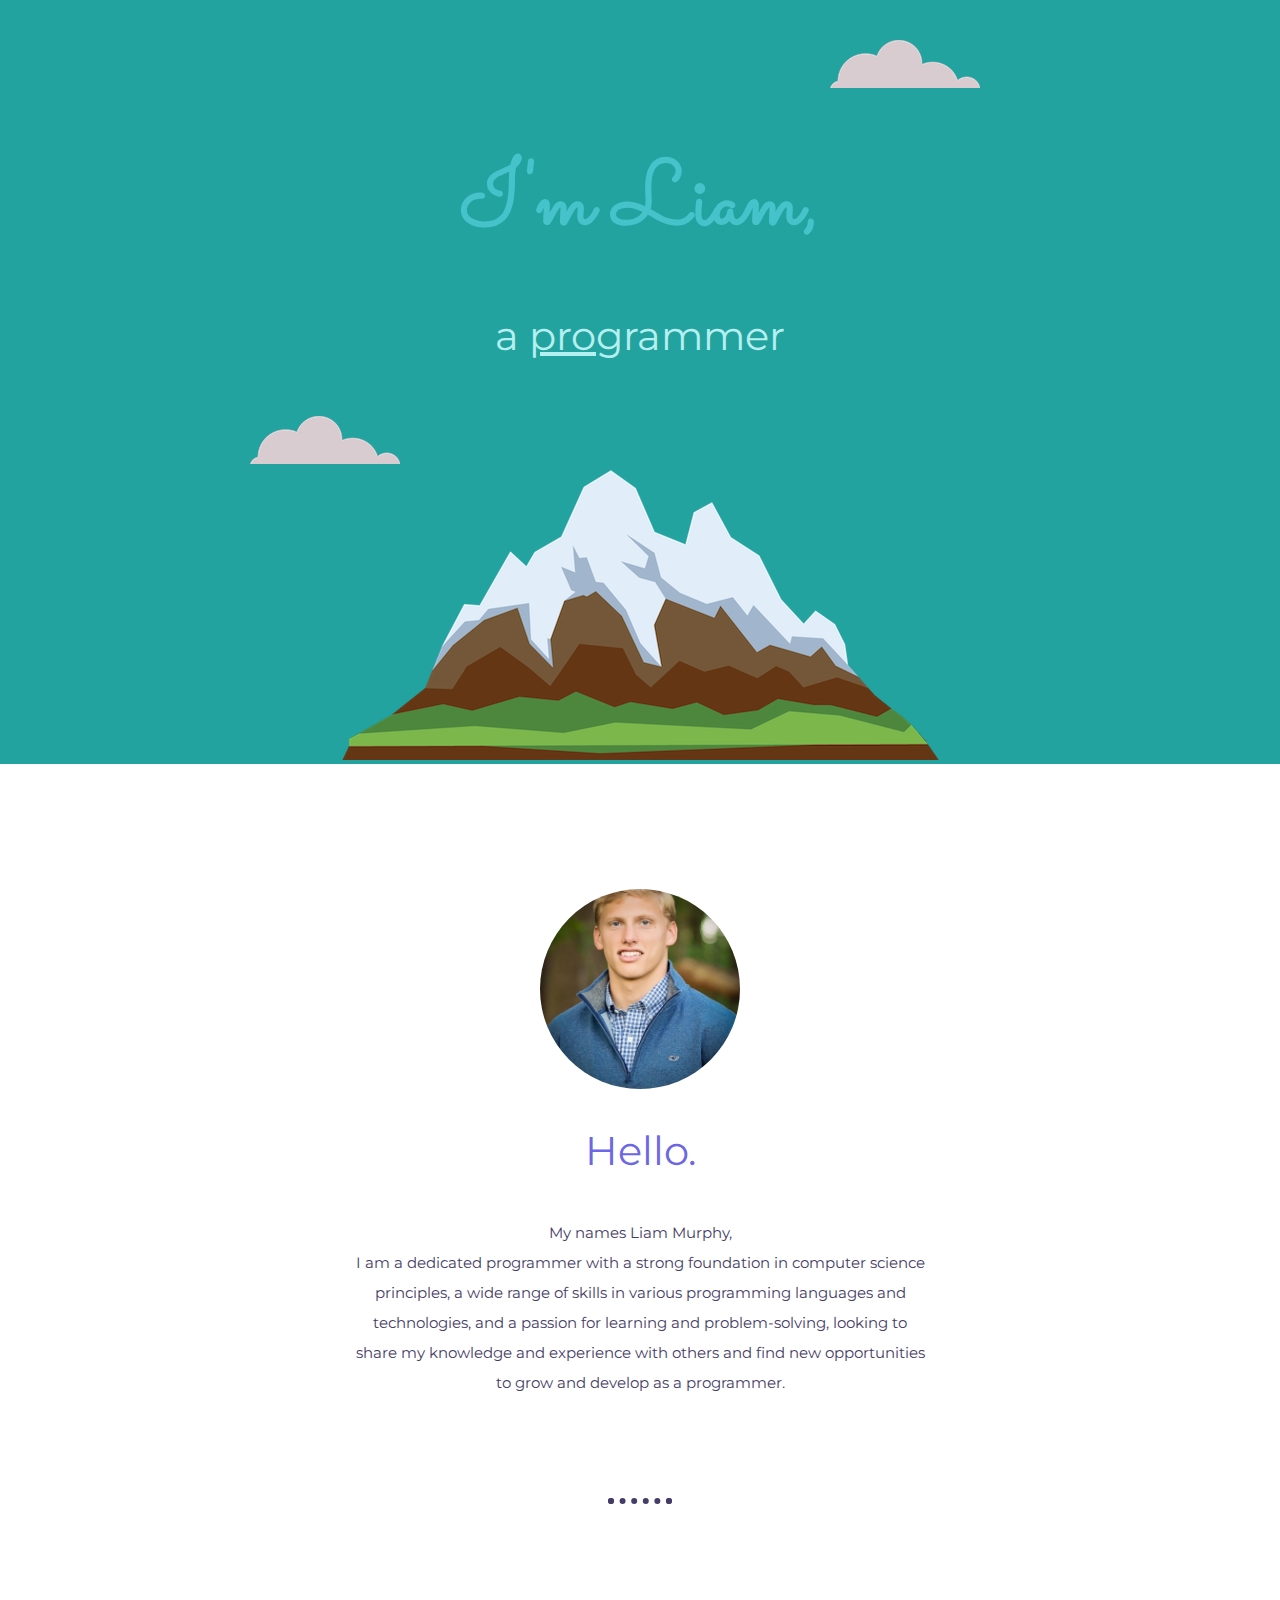
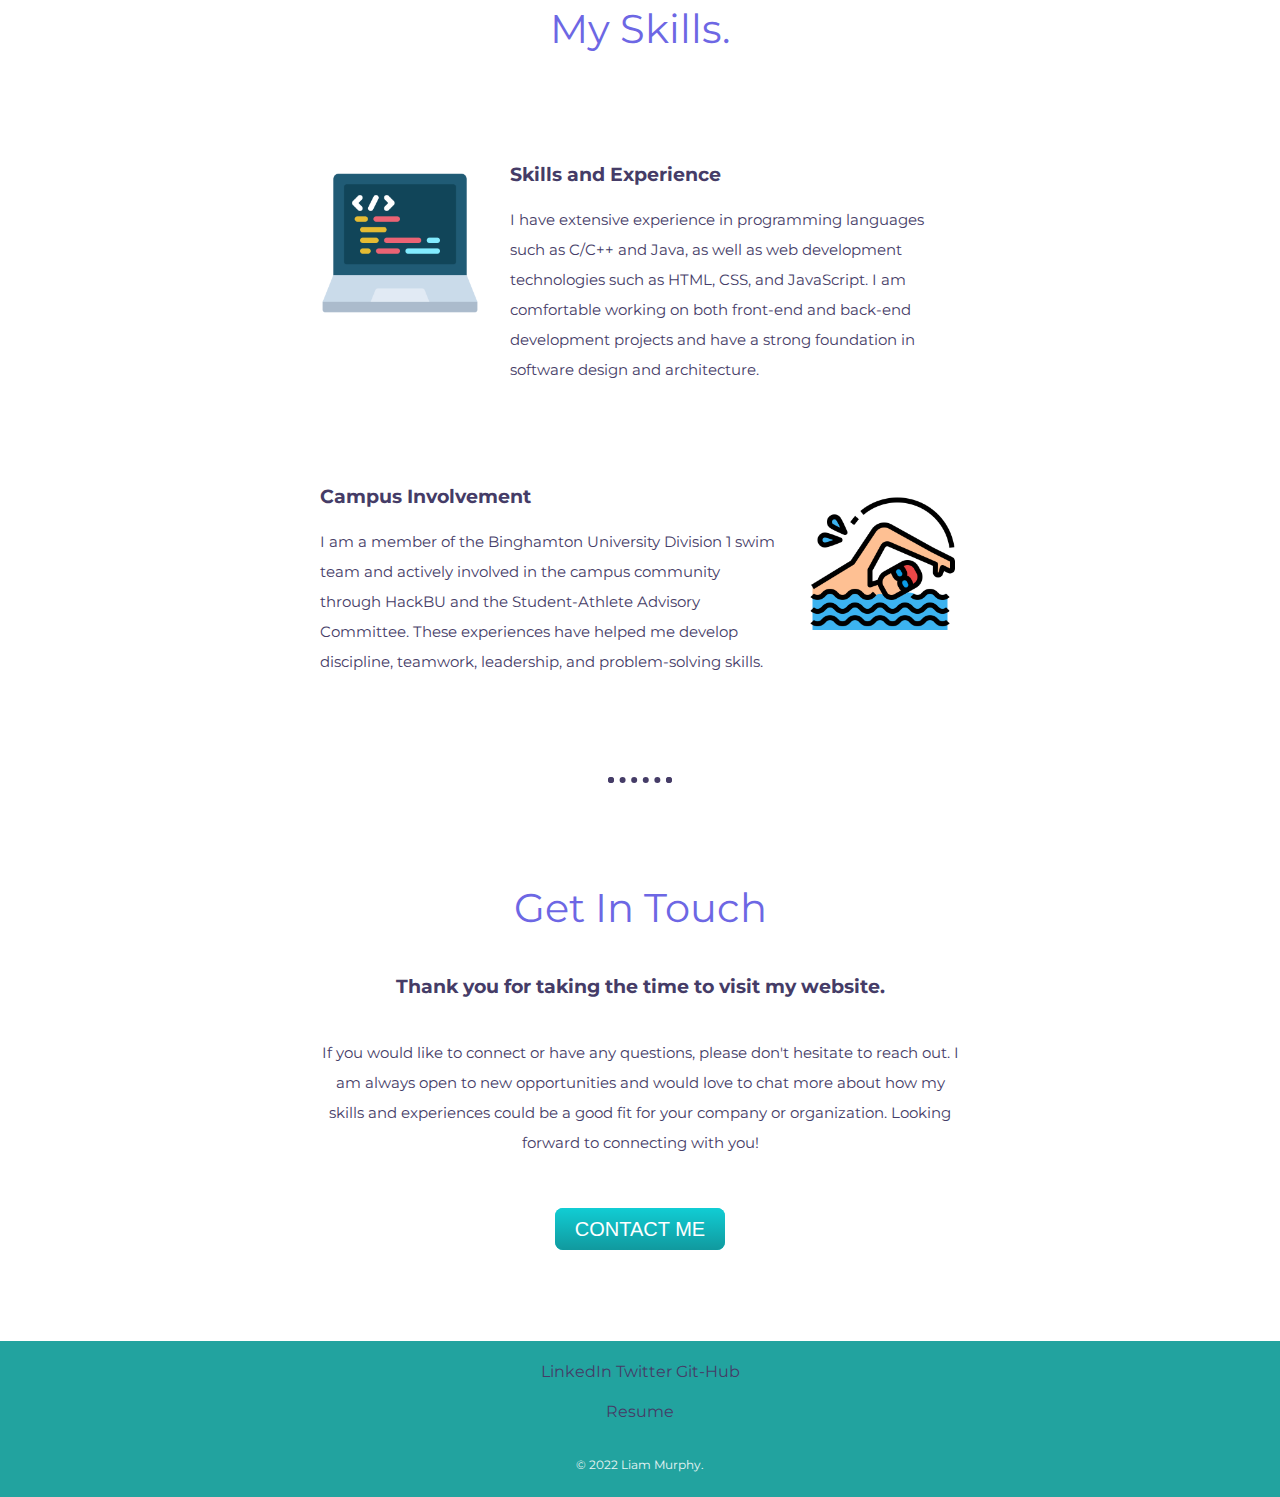
==== index.html @ 5768ec1f "Update index.html" ====
<!DOCTYPE html>
<html lang="en">
<head>
    <meta charset="UTF-8">
    <meta http-equiv="X-UA-Compatible" content="IE=edge">
    <meta name="viewport" content="width=device-width, initial-scale=1.0">
    <title>Liam Murphy</title>
    <link rel="stylesheet" href="css/styles.css">
    <link rel="icon" href="images/favicon.ico">
    <link rel="preconnect" href="https://fonts.googleapis.com">
    <link rel="preconnect" href="https://fonts.gstatic.com" crossorigin>
    <link href="https://fonts.googleapis.com/css2?family=Merriweather&family=Montserrat&family=Sacramento&display=swap" rel="stylesheet">
</head>
<body>
    <div class="top-container">
        <img class="cloud1" src="images/cloud.png" alt="cloud img">       
        <h1>I'm Liam,</h1>
        <h2 class="a-prog">a <span class = "pro">pro</span>grammer</h2>
        <img class="cloud2" src="images/cloud.png" alt="cloud img">
        <img class="mountain" src="images/mountain.png" alt="mountain img">
    </div>

    <div class="middle-container">
        <div class="profile">
            <img class="liamPicture" src="images/profile_picture.jpg" height="200" alt="Liam Murphy profile">
            <h2>Hello.</h2>
            <p class="bio">My names Liam Murphy,<br>I am a dedicated programmer with a strong foundation in computer science principles, a wide range of skills in various
            programming languages and technologies, and a passion for learning and problem-solving, looking to share my knowledge
            and experience with others and find new opportunities to grow and develop as a programmer.</p>
        </div>
        <hr>
        <div class="skills">
            <h2>My Skills.</h2>
            <div class="skill-row">
                <img class="programming" src="images/programming.png" alt="laptop terminal picture">
                <h3>Skills and Experience</h3>
                <p class="code-skill-description">I have extensive experience in programming languages such as C/C++ and Java, as well as web development technologies
                such as HTML, CSS, and JavaScript. I am comfortable working on both front-end and back-end development projects and have
                a strong foundation in software design and architecture.</p>
            </div>
            <div class="skill-row">
                <img class="swim" src="images/swimming.png" alt="guy swimming">
                <h3>Campus Involvement</h3>
                <p class="orgs-description">I am a member of the Binghamton University Division 1 swim team and actively involved in the campus community through
                HackBU and the Student-Athlete Advisory Committee. These experiences have helped me develop discipline, teamwork,
                leadership, and problem-solving skills.</p>
            </div>
        </div>
        <hr>
        <div class="contact-me">
            <h2>Get In Touch</h2>
            <h3>Thank you for taking the time to visit my website.</h3>
            <p class="contact-message">If you would like to connect or have any questions, please don't
            hesitate to reach out. I am always open to new opportunities and would love to chat more about how my skills and
            experiences could be a good fit for your company or organization. Looking forward to connecting with you!</p>
            <a class="btn" href="mailto:lmurph13@binghamton.edu">CONTACT ME</a>
        </div>
    </div>
    
    
    <div class="bottom-container"><br>
        <a class="footer-link" href="https://www.linkedin.com/in/liam--murphy-/">LinkedIn</a>
        <a class="footer-link" href="https://twitter.com/liam_murphy789">Twitter</a>
        <a class="footer-link" href="https://github.com/lmurph13">Git-Hub</a><br><br>
        <a class="footer" href="images/CSresume.pdf">Resume</a>
        <p class="copywrite">© 2022 Liam Murphy.</p>
    </div>

</body>
</html>
---- css/styles.css ----
body {
    color: #f2f7a1;
    margin: 0;
    text-align: center;
    font-family: 'Merriweather', serif;
}

h1 {
    color: #46C2CB;
    line-height: 1;
    font-size: 5.625rem; /*rem use if sie was already initialized (root em)*/
    margin-top: 50px auto 0 auto;
    font-family: 'Sacramento', cursive;
}

h2 {
    color: #6D67E4;
    font-size: 2.5rem;
    font-weight: normal;
    margin-top: 0 auto 0 auto;
    font-family: 'Montserrat', sans-serif;
    padding-bottom: 10px;
}


h3 {
    color: #453C67;
    font-family: 'Montserrat', sans-serif;
}
a {
    color: #453C67;
    font-family: 'Montserrat', sans-serif;
    text-decoration: none;

    
}
a:hover {
    color: #eaf6
}
p {
    font-size: 15px;  
    font-family: 'Montserrat', sans-serif;
    color:#453C67;
    line-height: 2;
}
hr {
    border: dotted #453C67 6px;
    border-bottom: none;
    width: 4%;
    margin: 100px auto;

}
.a-prog {
    color: #b6efef;
}
.programming {
   width: 25%;
   float: left;
   margin-right: 30px;
   margin-bottom: 50px;
  

}
.bio {
    width: 45%;
    margin: auto;
}
.swim {
    float: right;
    width: 25%;
    margin-left: 20px;
}
.liamPicture {
    border-radius: 50%;
    height: 200px;
    margin-top: 25px;
}
.liamPicture:hover {
    border-radius: 0%;
}
.top-container {
    background-color: #22A39F;
    position: relative;
    padding-top: 100px;
   
}
.middle-container { 
     margin: 100px 0; 
}
.bottom-container {
    background-color: #22A39F;
    position: relative;
    margin-bottom: 0;
}
.skill-row{
    width: 50%;
    margin: 100px auto 100px auto;
    text-align: left;
    
}
.pro {
    text-decoration: underline;
}

.cloud1 {
    position: absolute;
    right: 300px;
    top: 40px;


}
.cloud2 {
    position: absolute;
    left: 250px;
    bottom: 300px;
}
.contact-message {
    width: 50%;
    margin: 40px auto 60px;
}


.btn {
    background: #11cdd4;
    background-image: -webkit-linear-gradient(top, #11cdd4, #11999e);
    background-image: -moz-linear-gradient(top, #11cdd4, #11999e);
    background-image: -ms-linear-gradient(top, #11cdd4, #11999e);
    background-image: -o-linear-gradient(top, #11cdd4, #11999e);
    background-image: linear-gradient(to bottom, #11cdd4, #11999e);
    -webkit-border-radius: 8;
    -moz-border-radius: 8;
    border-radius: 8px;
    font-family: Arial;
    color: #ffffff;
    font-size: 20px;
    padding: 10px 20px 10px 20px;
    text-decoration: none;
}

.btn:hover {
    background: #30e3cb;
    background-image: -webkit-linear-gradient(top, #30e3cb, #2bc4ad);
    background-image: -moz-linear-gradient(top, #30e3cb, #2bc4ad);
    background-image: -ms-linear-gradient(top, #30e3cb, #2bc4ad);
    background-image: -o-linear-gradient(top, #30e3cb, #2bc4ad);
    background-image: linear-gradient(to bottom, #30e3cb, #2bc4ad);
    text-decoration: none;
}
.copywrite {
    color: #eaf6f6;
    margin-bottom: 0;
    font-size: 0.75rem;
    padding: 20px 0;
}
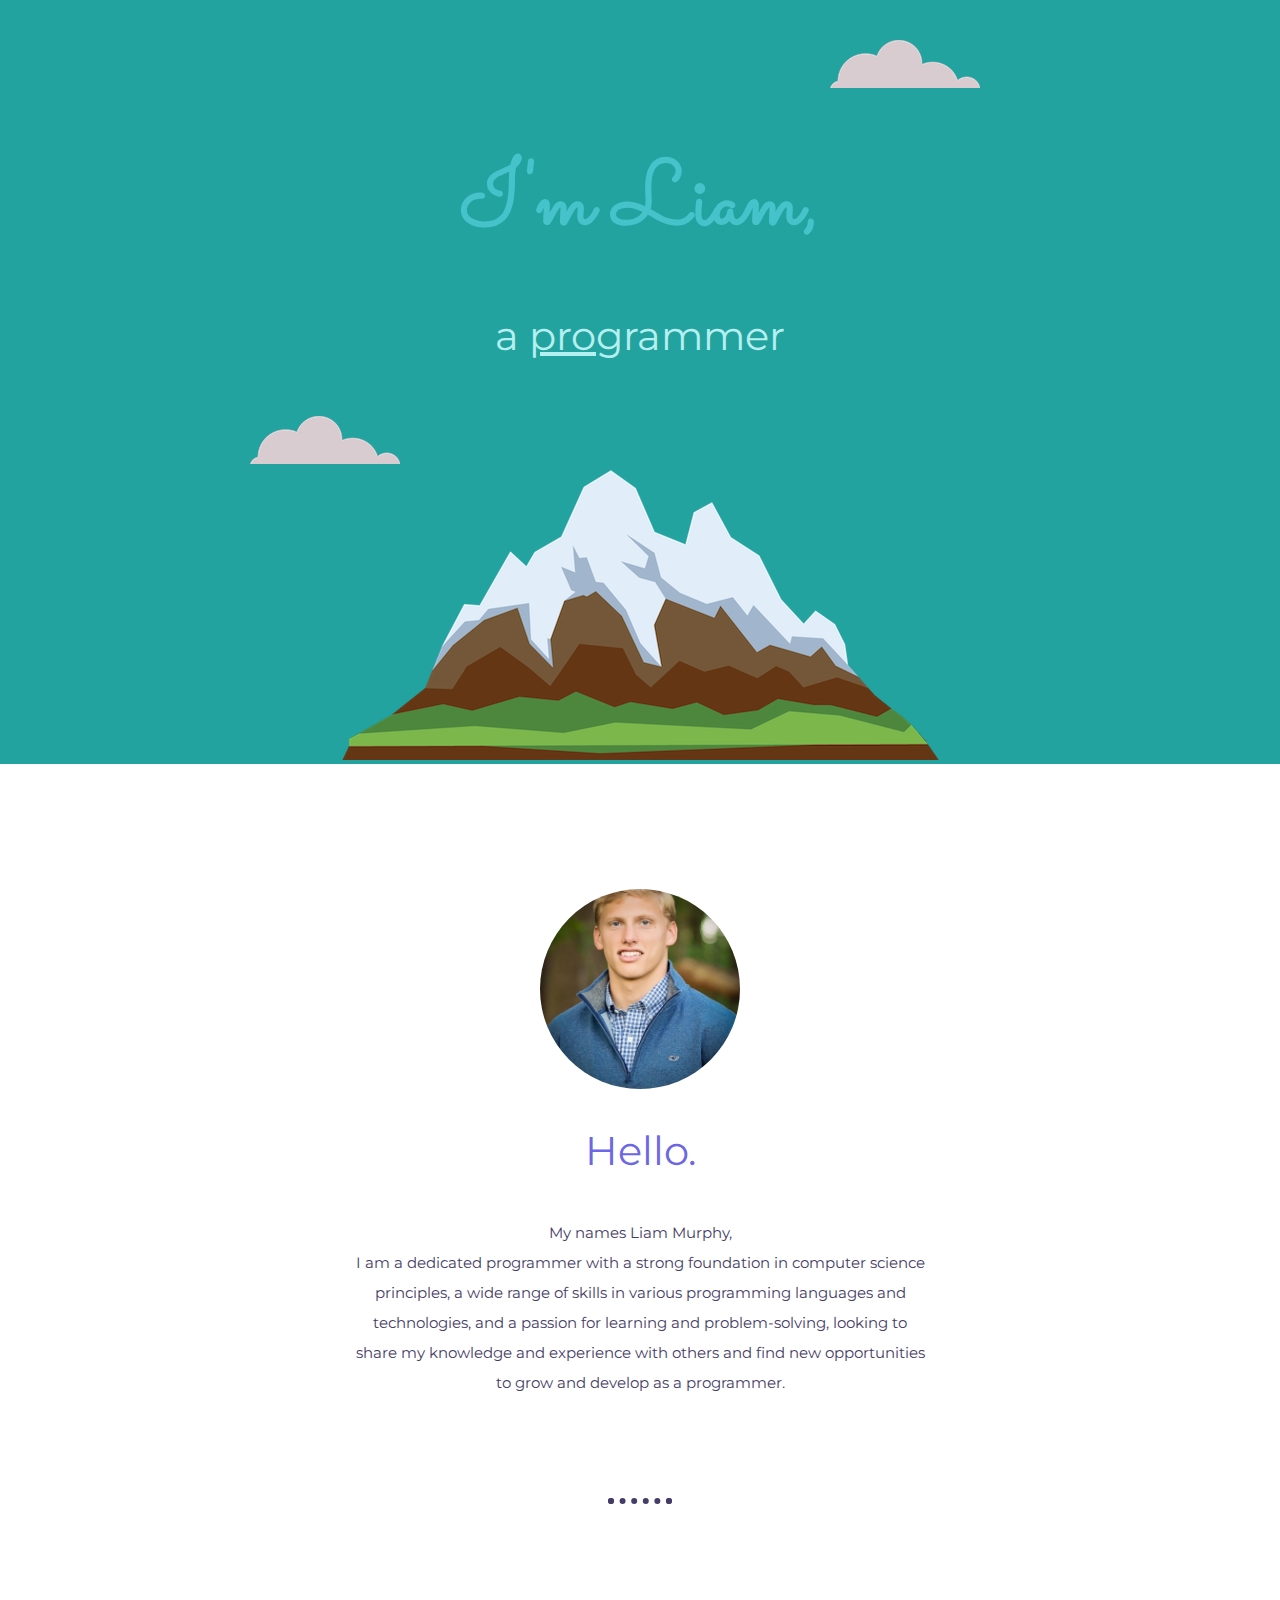
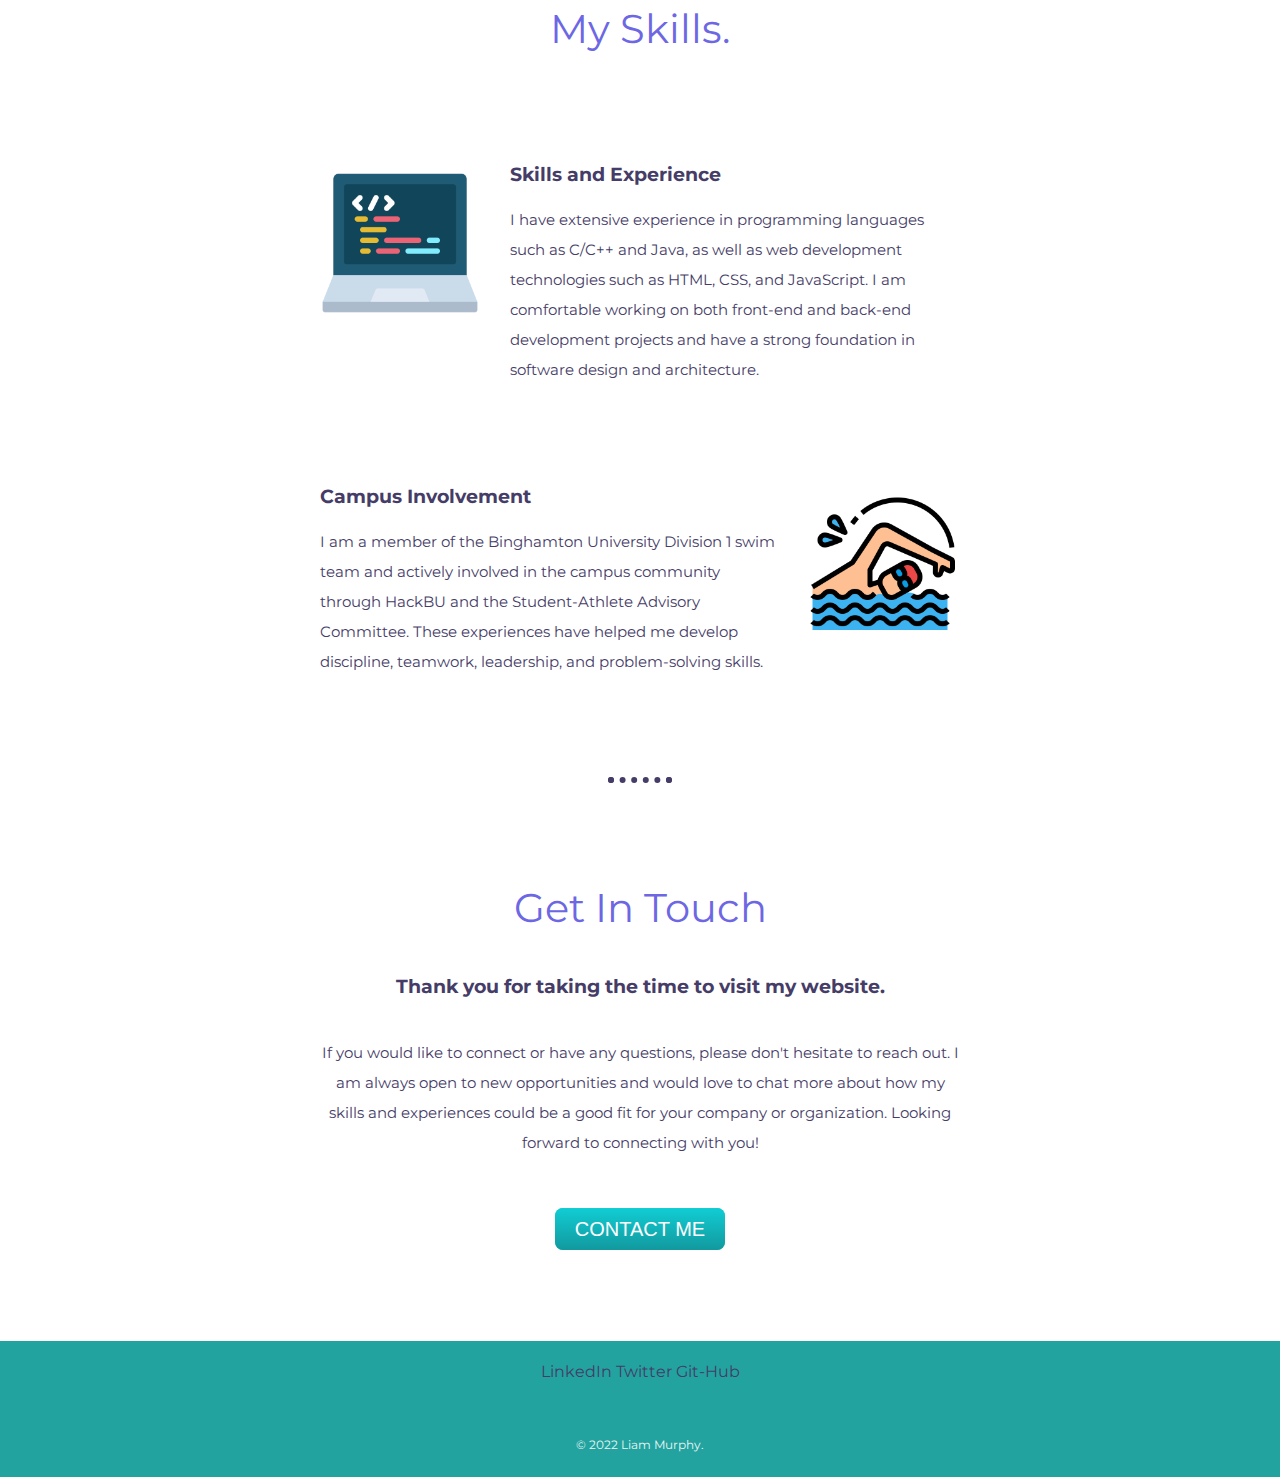
==== commit 15ff6bb9: "Update index.html" ====
--- a/index.html
+++ b/index.html
@@ -62,7 +62,6 @@
         <a class="footer-link" href="https://www.linkedin.com/in/liam--murphy-/">LinkedIn</a>
         <a class="footer-link" href="https://twitter.com/liam_murphy789">Twitter</a>
         <a class="footer-link" href="https://github.com/lmurph13">Git-Hub</a><br><br>
-        <a class="footer" href="images/CSresume.pdf">Resume</a>
         <p class="copywrite">© 2022 Liam Murphy.</p>
     </div>
 
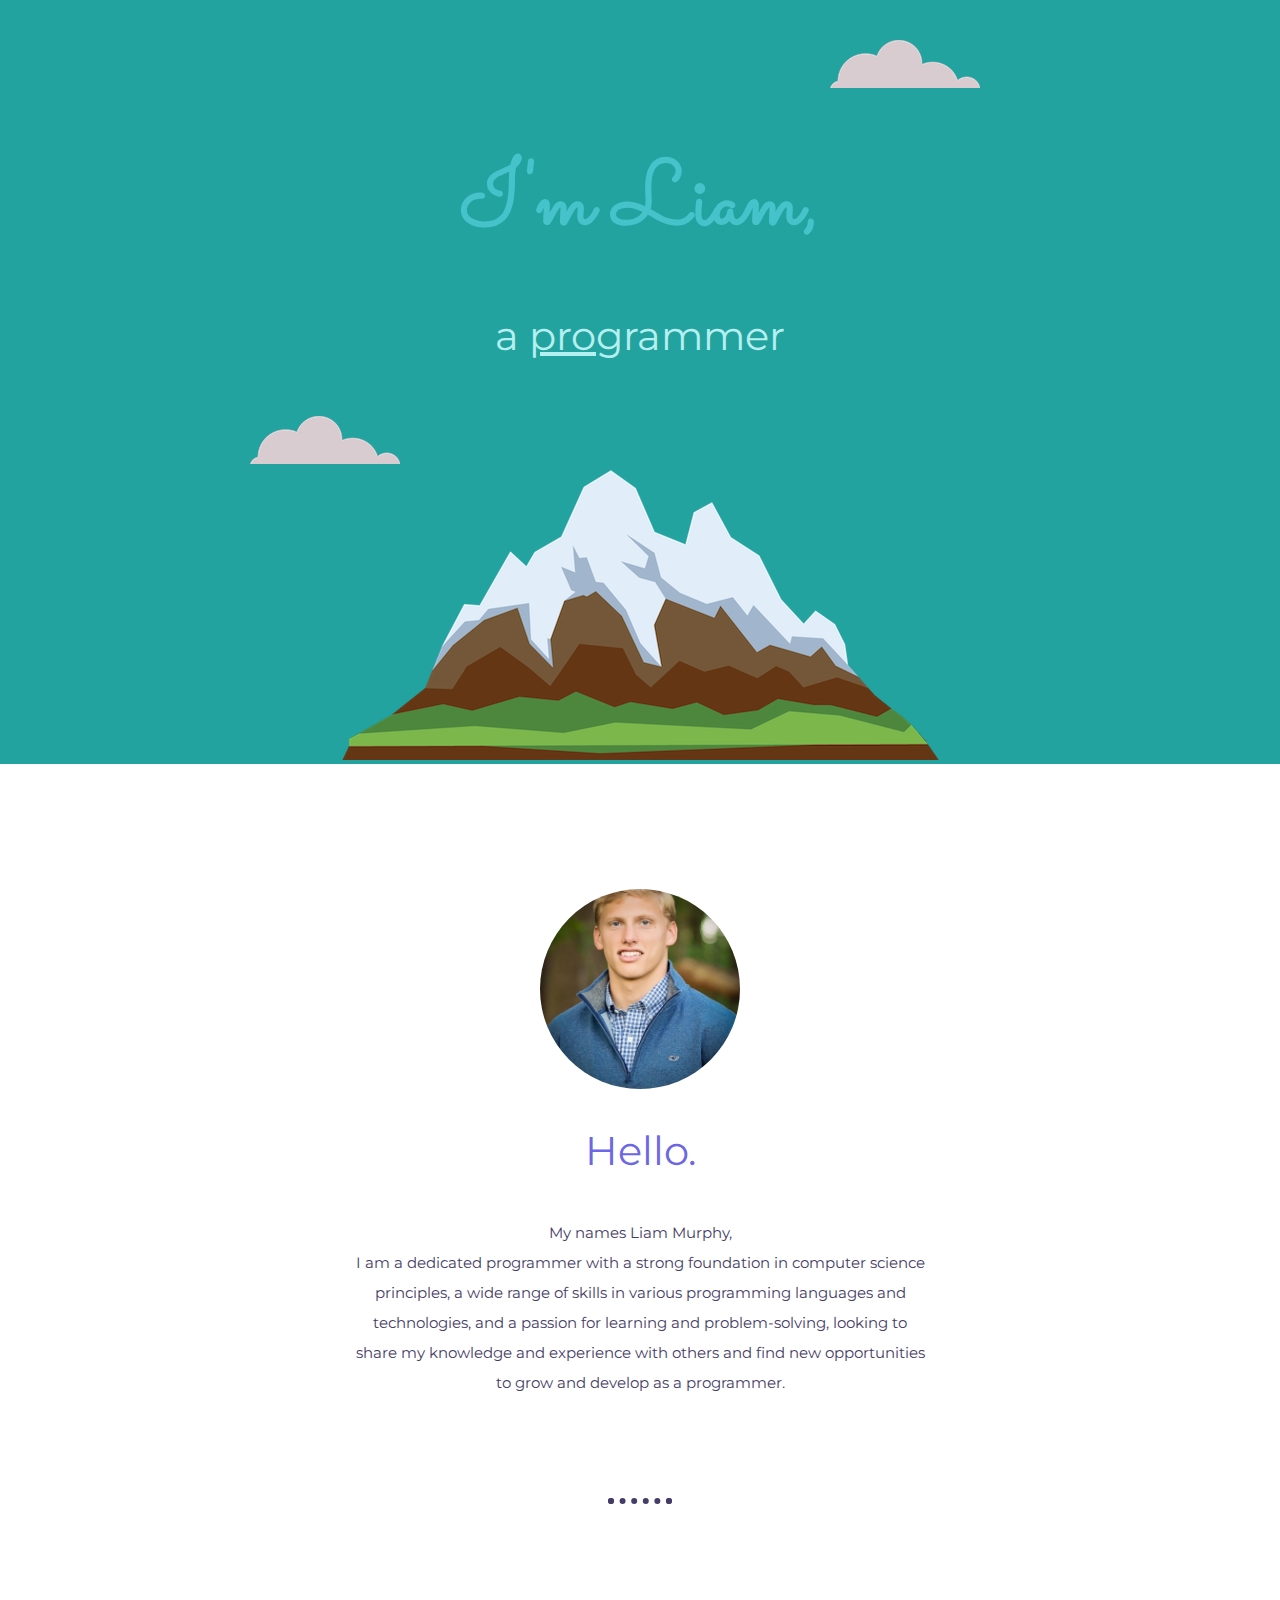
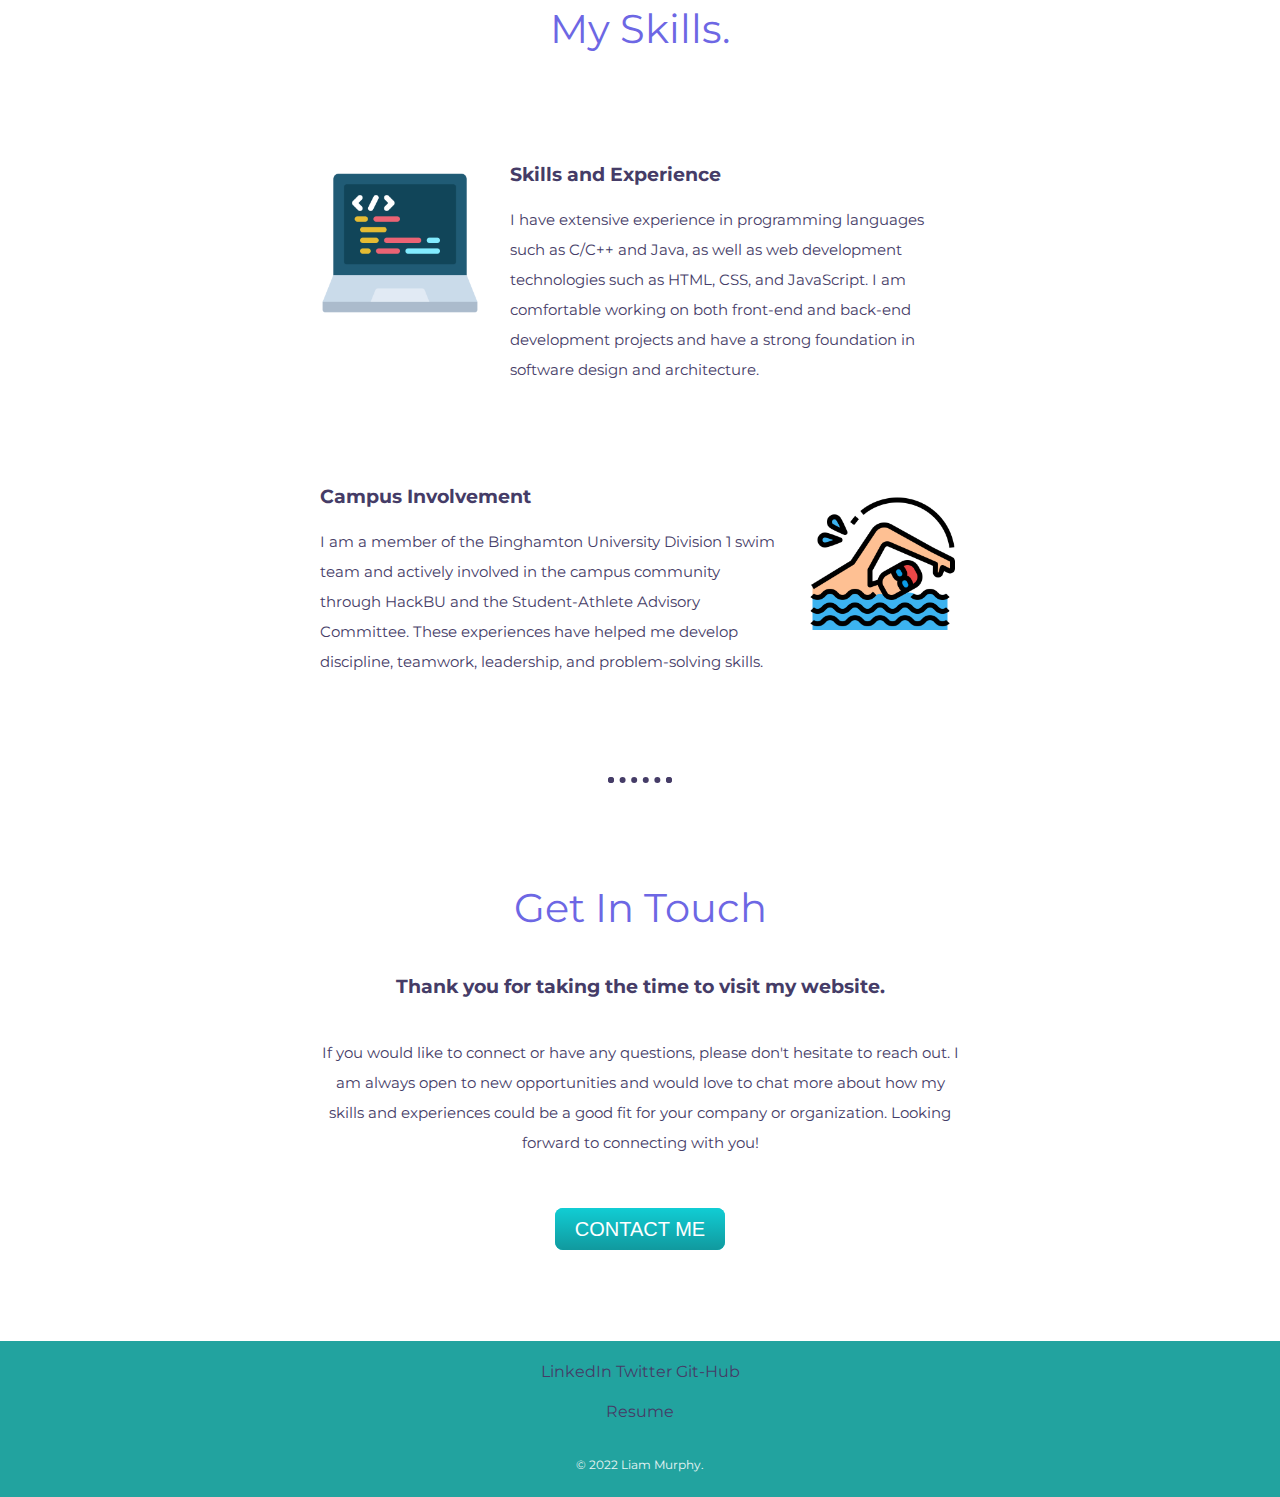
==== commit a0aecc5d: "Update index.html" ====
--- a/index.html
+++ b/index.html
@@ -62,6 +62,7 @@
         <a class="footer-link" href="https://www.linkedin.com/in/liam--murphy-/">LinkedIn</a>
         <a class="footer-link" href="https://twitter.com/liam_murphy789">Twitter</a>
         <a class="footer-link" href="https://github.com/lmurph13">Git-Hub</a><br><br>
+        <a class="footer" href="/images/CSresume.pdf">Resume</a>
         <p class="copywrite">© 2022 Liam Murphy.</p>
     </div>
 
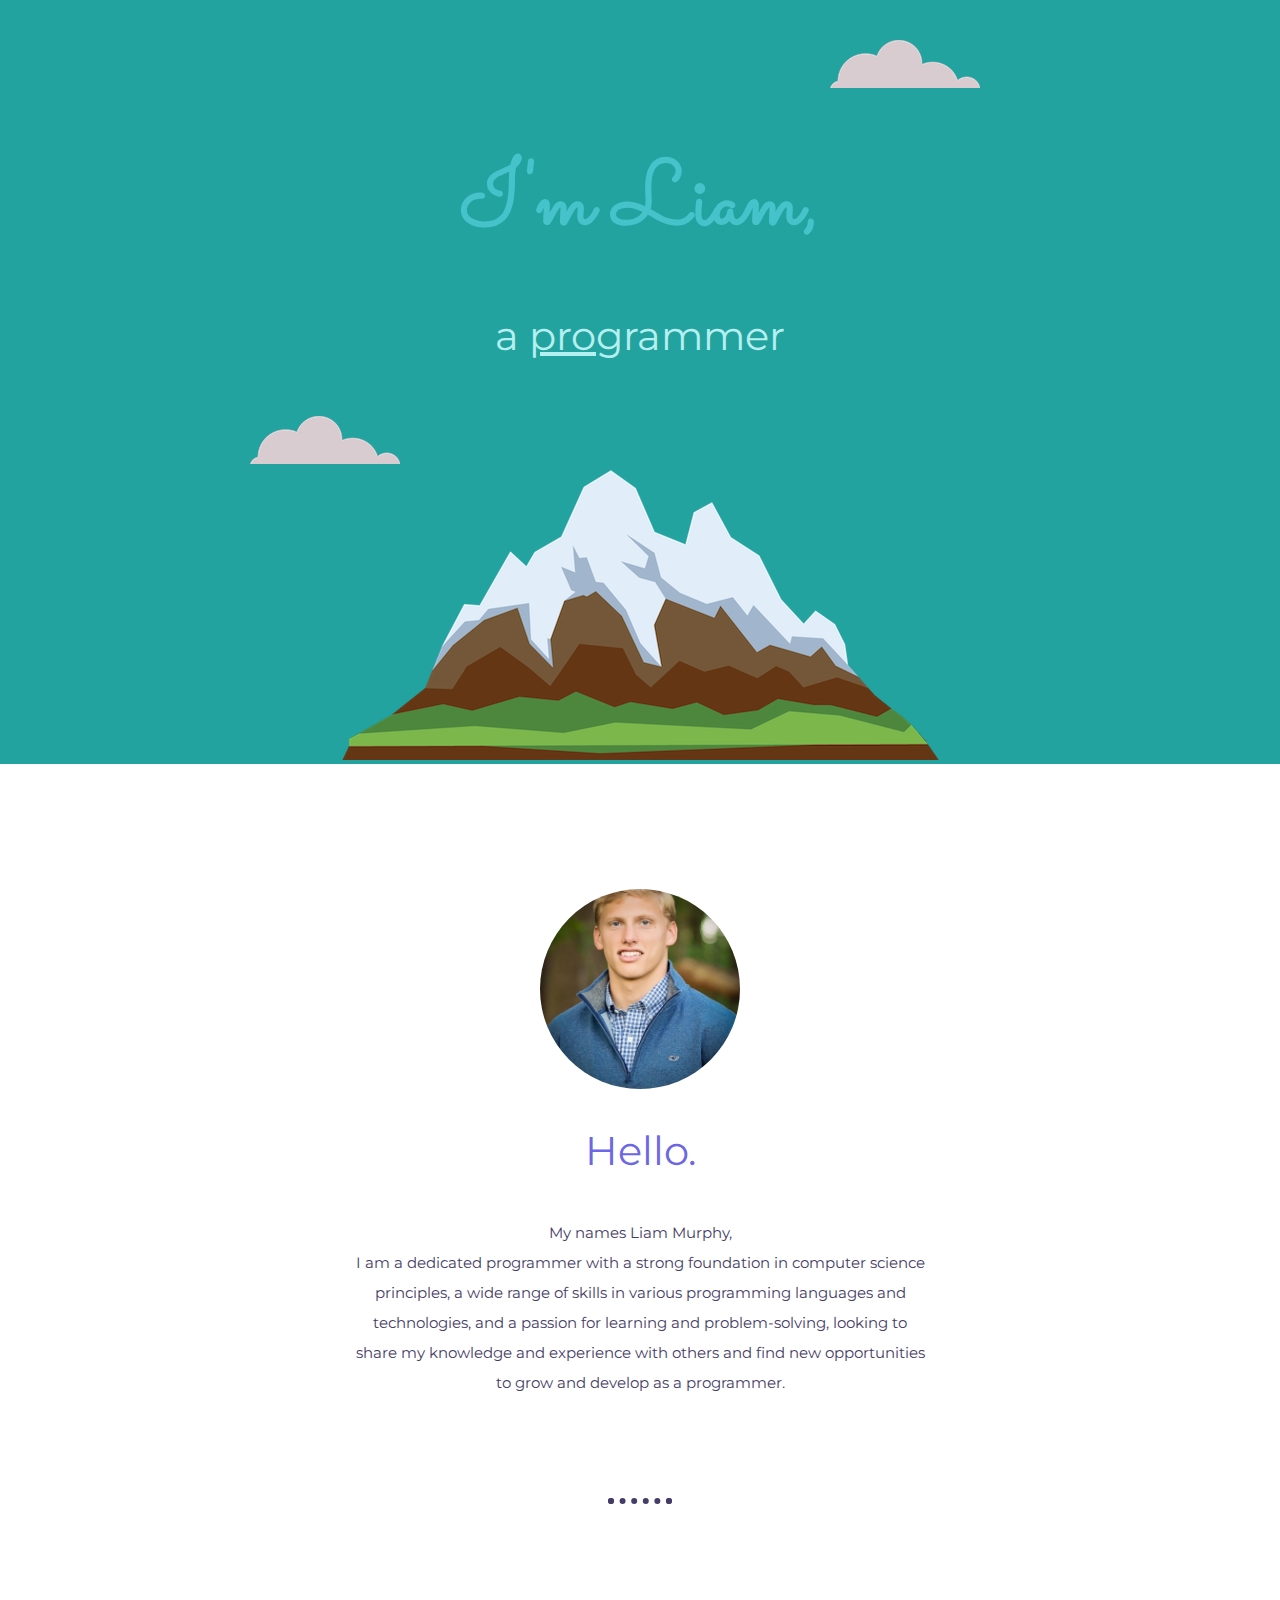
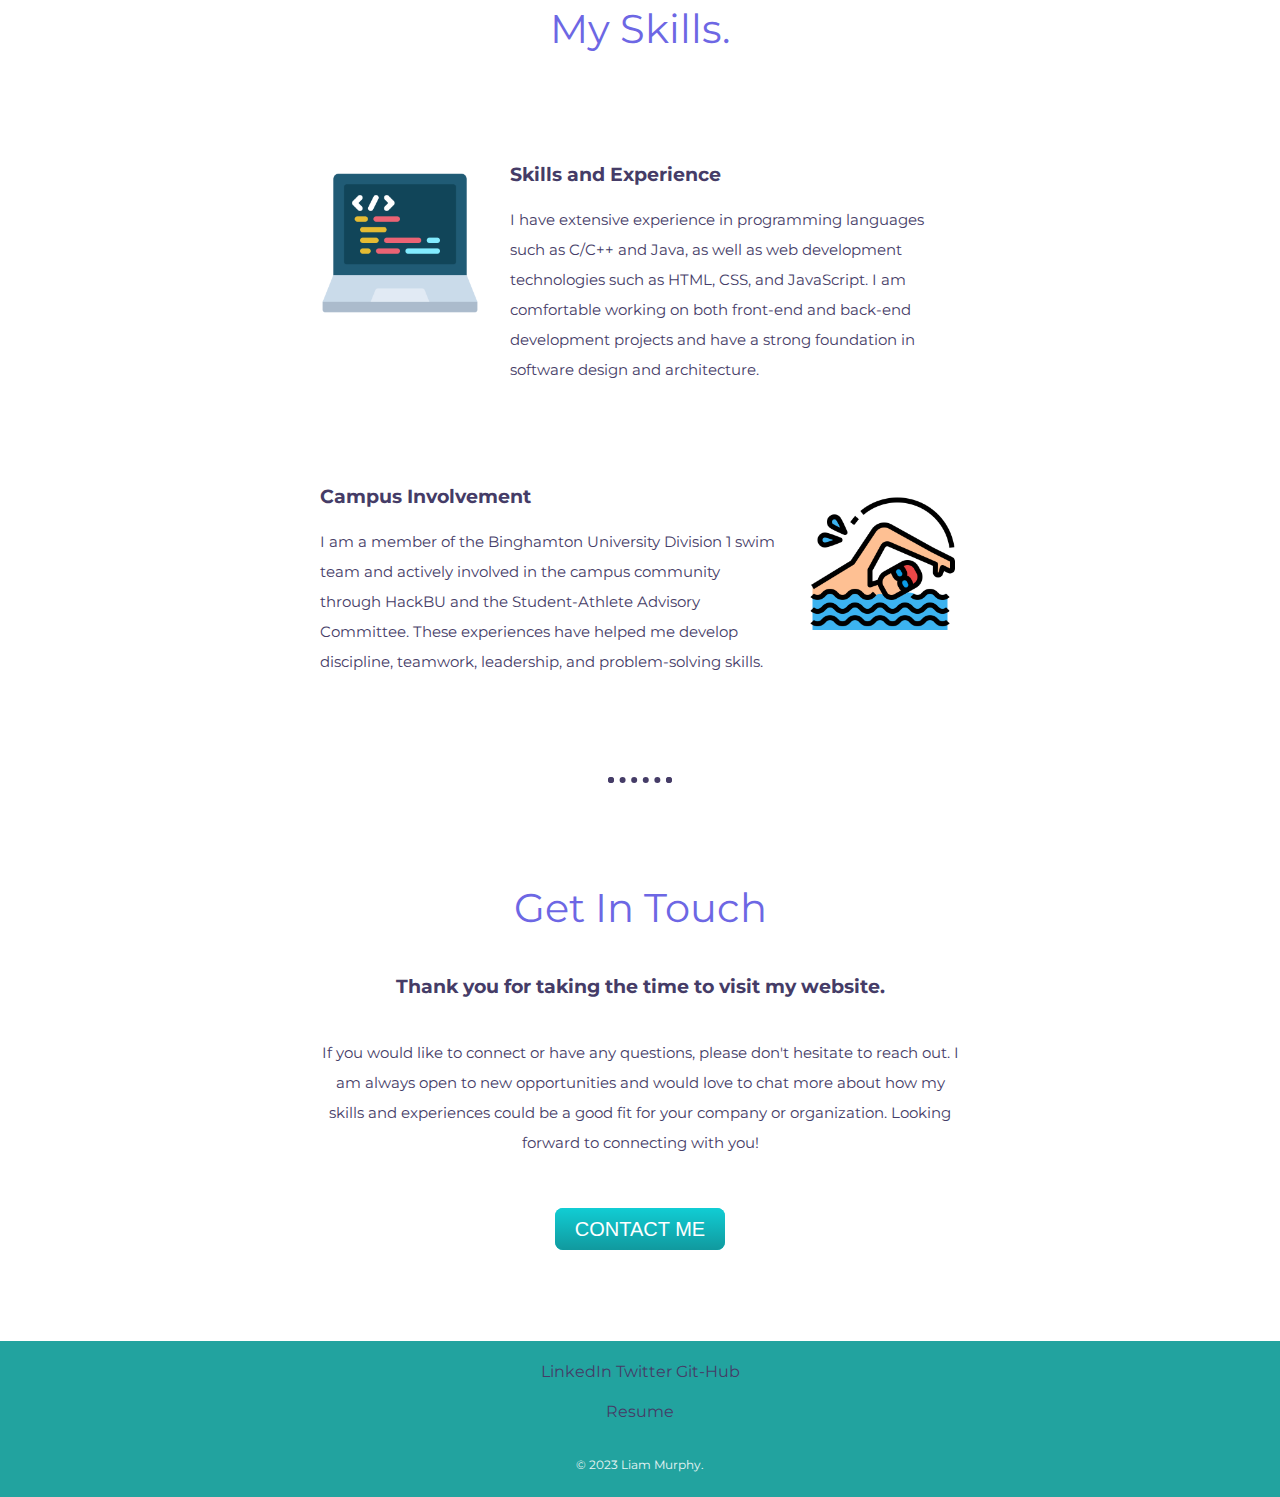
==== commit 7ce87c4c: "Update index.html" ====
--- a/index.html
+++ b/index.html
@@ -62,8 +62,9 @@
         <a class="footer-link" href="https://www.linkedin.com/in/liam--murphy-/">LinkedIn</a>
         <a class="footer-link" href="https://twitter.com/liam_murphy789">Twitter</a>
         <a class="footer-link" href="https://github.com/lmurph13">Git-Hub</a><br><br>
-        <a class="footer" href="/images/CSresume.pdf">Resume</a>
-        <p class="copywrite">© 2022 Liam Murphy.</p>
+        <!--  added resume here -->
+        <a class="footer" href="images/CSResume.pdf">Resume</a>
+        <p class="copywrite">© 2023 Liam Murphy.</p>
     </div>
 
 </body>
